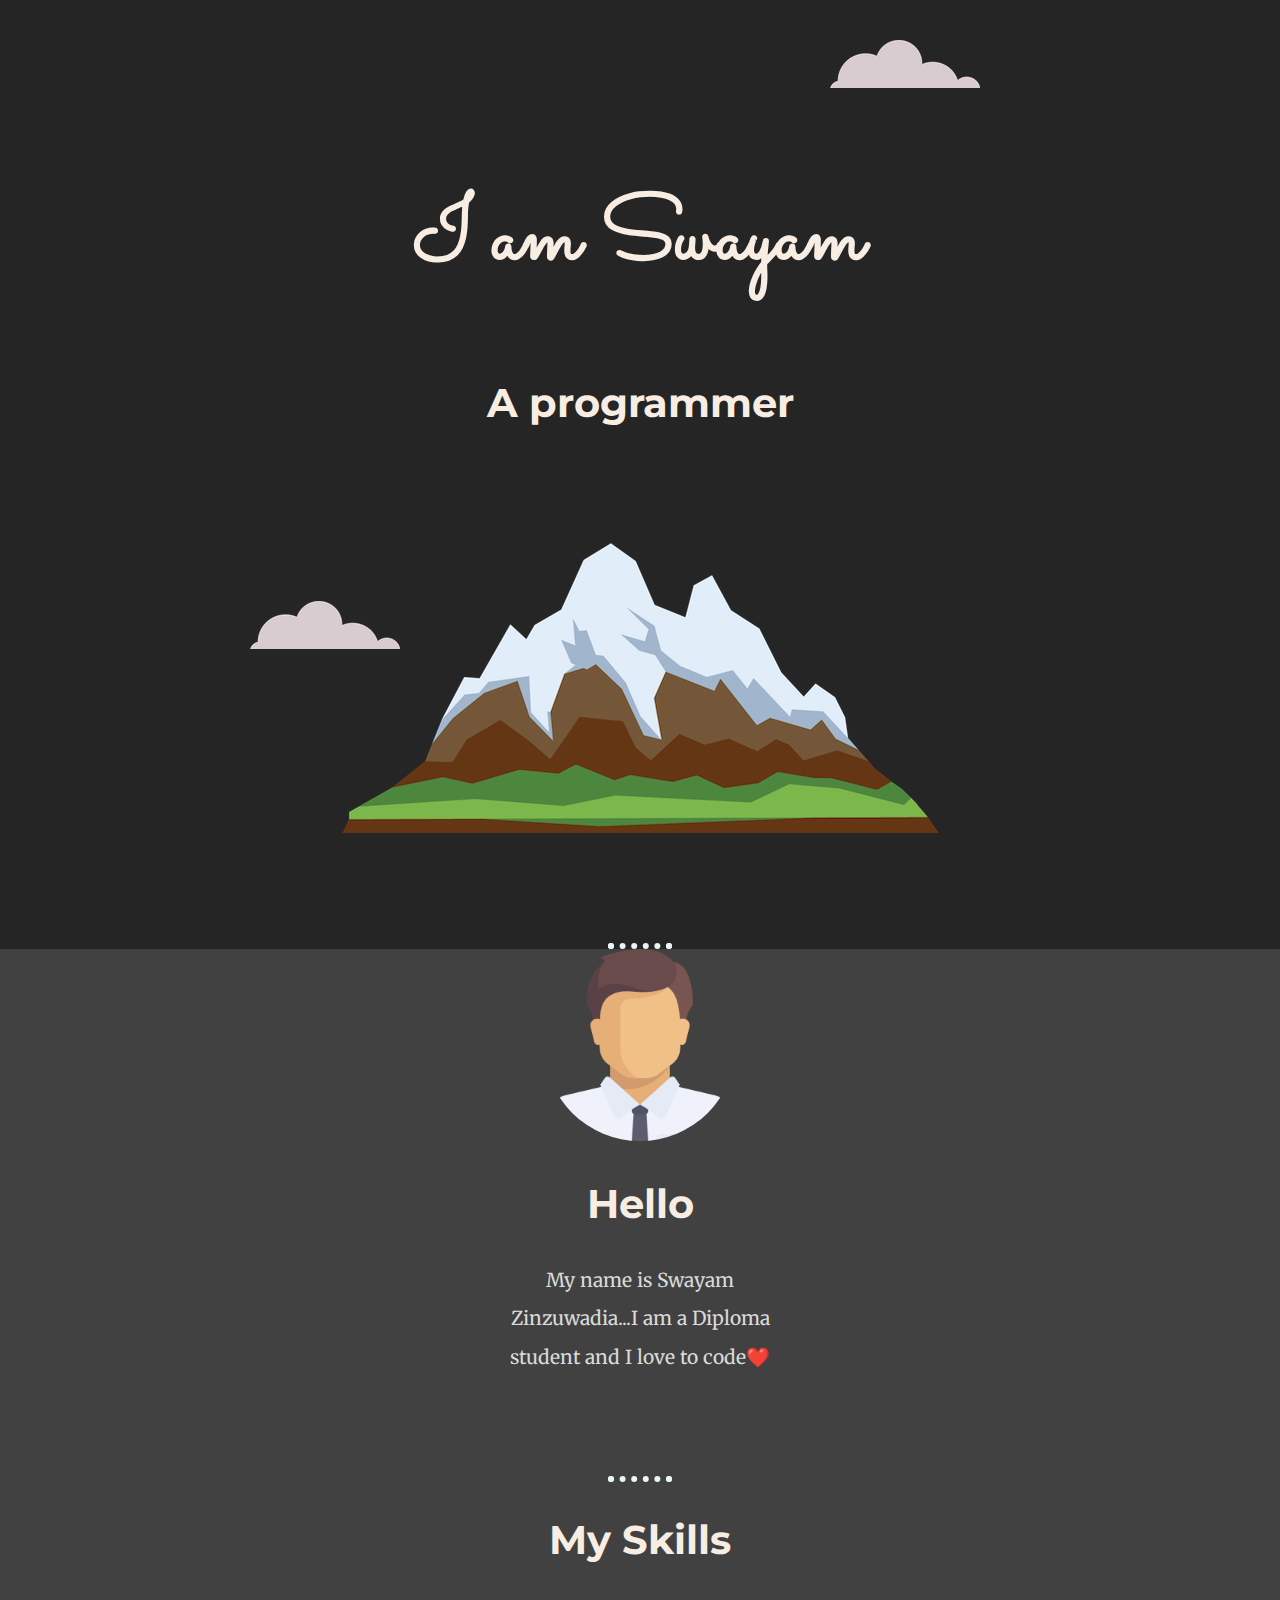
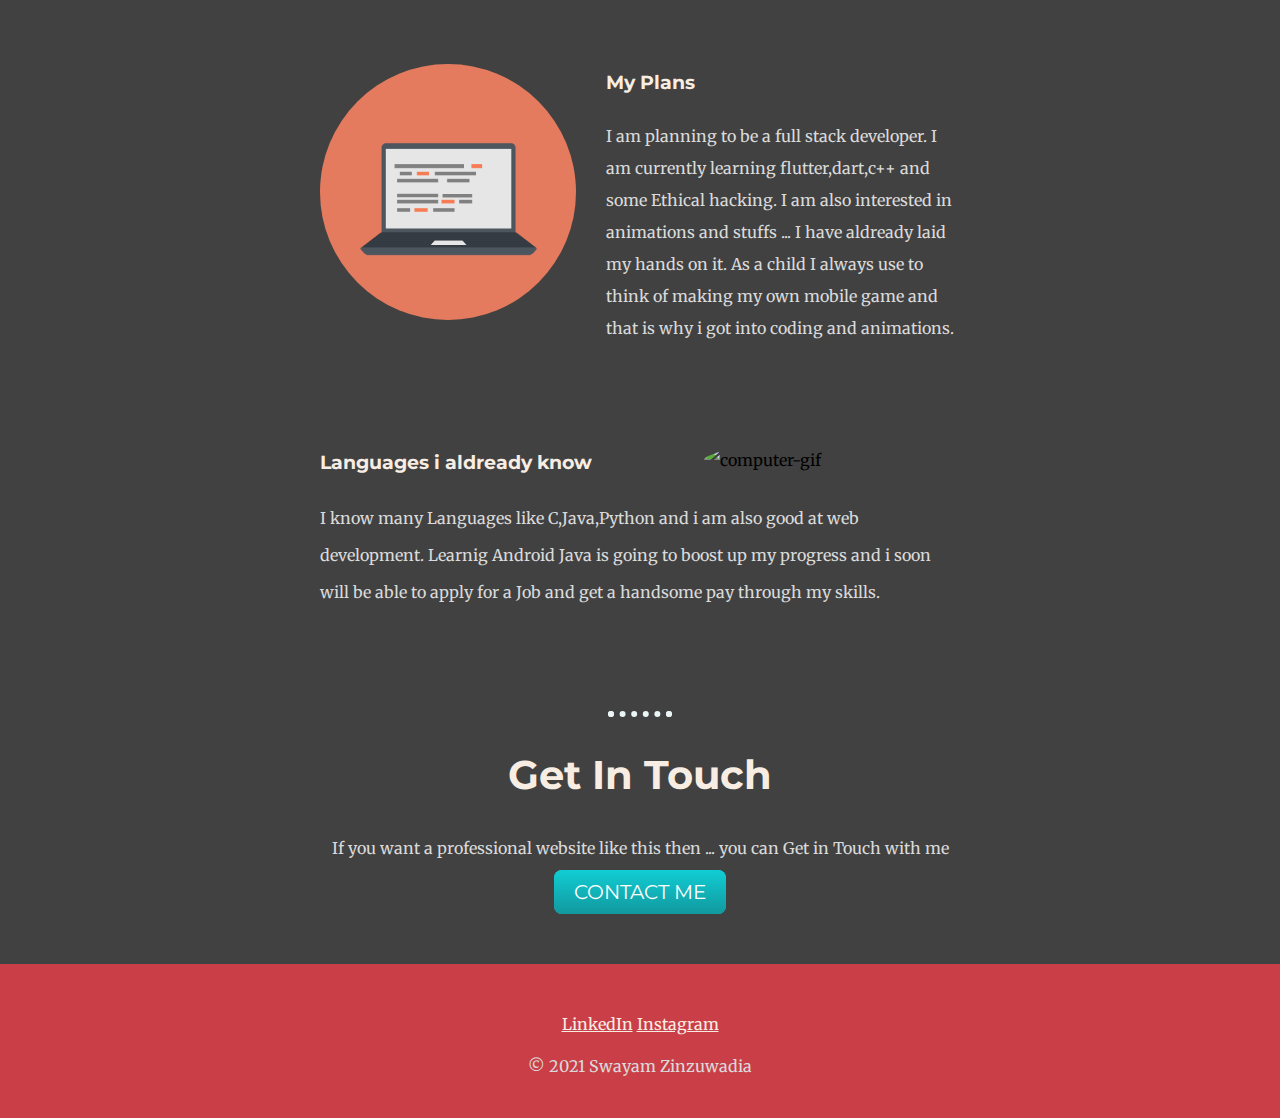
==== index.html @ 882492cf "Add files via upload" ====
<!DOCTYPE html>
<html lang="en">
<head>
    <meta charset="UTF-8">
    <meta http-equiv="X-UA-Compatible" content="IE=edge">
    <meta name="viewport" content="width=device-width, initial-scale=1.0">
    
    <title>Swayam</title>
    <link rel="stylesheet" href="css/styles.css">
    <link rel="icon" href="favicon.ico">
    <link rel="preconnect" href="https://fonts.googleapis.com">
    <link rel="preconnect" href="https://fonts.gstatic.com" crossorigin>
    <link href="https://fonts.googleapis.com/css2?family=Merriweather&family=Montserrat:wght@500&family=Sacramento&display=swap" rel="stylesheet">
    
    
</head>

<body>
    
    <div class="top-container">
        <img class="top-cloud" src="/CSS - My Site Images/cloud.png" alt="cloud">
        <h1>I am Swayam</h1>
        <h2 class="programmer">A <span class="pro">pro</span>grammer</h2>
        <img class="bottom-cloud" src="/CSS - My Site Images/cloud.png" alt="cloud">
        <img clss="mountain-img" src="/CSS - My Site Images/mountain.png" alt="mountain">
        <!-- <img clss="mountain2-img" src="/CSS - My Site Images/goals.png" alt="mountain2"> -->
        <hr>    
      </div>
    
    


    

    <div class="middle-container">
        <div class="profile">

          <img class="boss-img" src="/CSS - My Site Images/boss.png" alt="boss-img">
          <h2>Hello</h2>
          <p class="intro">My name is Swayam Zinzuwadia...I am a Diploma student and I love to code❤️<p>
        </div>
        <hr>
        <div class="skills">
          <h2>My Skills</h2>
          <div class="skill-row">
            <img class="computer-img" src="/CSS - My Site Images/computer.png" alt="computer-gif">
            <h3>My Plans</h3>
            <p class="skill1-p">I am planning to be a full stack developer. I am currently learning flutter,dart,c++ and some Ethical hacking.
                I am also interested in animations and stuffs ... I have aldready laid my hands on it. As a child 
                I always use to think of making my own mobile game and that is why i got into coding and animations.<p>
          </div>
          
          <div class="skill-row">
            <img class="computer-gif" src="https://media1.giphy.com/media/u1WhXLjwgcXpHJBMRM/giphy.gif?cid=ecf05e47a3zuicx64925wfmafxecu3btpbhstbal89zg5rgw&rid=giphy.gif&ct=g" alt="computer-gif">
            <h3>Languages i aldready know</h3>
            <p class="skill2-p">I know many Languages like C,Java,Python and i am also good at web development.
                Learnig Android Java is going to boost up my progress and 
                i soon will be able to apply for a 
                Job and get a handsome pay through my skills. </p>
          </div>
        </div>
        <hr class="bottom-hr">
        
      
      
        
        <div class="contact-me">
          <h2 class="get-in-touch">Get In Touch</h2>
          <p>If you want a professional website like this then ... you can Get in Touch with me</p>
          <a class="btn" href="mailto:swayamzinzuwadia@gmail.com">CONTACT ME</a><br><br><br><br>
        </div>
        <div class="bottom-container">
        <div class="footer">
        <a class="footer-link" href="https://www.linkedin.com/in/swayam-zinzuwadia-25999a213/">LinkedIn</a>
        <a class="footer-link" href="https://www.instagram.com/swayam163/">Instagram</a>
        <!-- <a class="footer-link" href="https://www.appbrewery.co/">Website</a> -->
        <p class="copyright">© 2021 Swayam Zinzuwadia</p>
        </div>
    </div>
      
    
    
    
  </body>
</html>
---- css/styles.css ----
body{
    height: 100%;
    margin: 0;
    text-align: center;
    font-family: 'Merriweather', serif;
}
a{
    color: #F8EDE3;
}

p{
    line-height: 2  ;
    color: #DADADA;
}
h1{
    font-size: 5.625rem;
    margin: 50px auto 0 auto;
    font-family: 'Sacramento', cursive;
    color: #F8EDE3;
}

h2
{
    font-size: 2.5rem;
    font-family: 'Montserrat', sans-serif;
    color: #F8EDE3;
    font-weight: bolder;
}

h3{
    
    font-family: 'Montserrat', sans-serif;
    color: #F8EDE3;
    font-weight: bolder;
}
hr{
    border: dotted #eaf6f6 6px;
    border-bottom: none;
    width: 4%;
    margin: 100px auto 0px;
    
    
    
}








.top-container{
    background-color: #252525;
    margin-top: 0;
    margin-bottom: 0;
    padding-top: 100px;
    position: relative;
    line-height: 2;
    width: auto;
}
.middle-container{
    /* margin: 1px; */
    background-color: #414141;
}

.bottom-container{
    background-color: #CA3E47;
    width: 100%;
}










.contact-me{
    margin: 0px;
}
.skill-row{
    width: 50%;
    margin: 100px auto;
    text-align: left;
    line-height: 2;
}
.intro{
    width: 300px;
    font-size: larger;
    text-align: center;
    margin: auto;
}
.mountain-img{
    width: 100%;
}
.profile{
    width:50%;
    margin: 0px auto ;
}
.boss-img{
    width: 30%;
    
    
    border-radius: 50%;
}
.computer-img{
    width: 40%;
    border-radius: 50%;
    float: left;
    margin-right: 30px;
}
.computer-gif{
    width: 40%;
    border-radius: 50%;
    float:right;
    margin-left: 30px;
}
/* .pro{
    text-decoration: underline;
} */
.bottom-cloud{
    position: absolute;
    bottom: 300px;
    left: 250px;
}
.top-cloud{
    position: absolute;
    right: 300px;
    top: 40px;
}



.skill1-p{
    line-height: 2;
    /* clear: left; */
    text-align: left;
}

.skill2-p{
    line-height: 2.3;
    /* clear: right;
    line height: 2.8; */
}

.programmer{
    font-size: 2.5r em;
}


.btn {
    background: #11CDD4;
    background-image: -webkit-linear-gradient(top, #11CDD4, #11999e);
    background-image: -moz-linear-gradient(top, #11CDD4, #11999e);
    background-image: -ms-linear-gradient(top, #11CDD4, #11999e);
    background-image: -o-linear-gradient(top, #11CDD4, #11999e);
    background-image: linear-gradient(to bottom, #11CDD4, #11999e);
    -webkit-border-radius: 8;
    -moz-border-radius: 8;
    border-radius: 8px;
    font-family: 'Montserrat', sans-serif;
    color: #ffffff;
    font-size: 20px;
    padding: 10px 20px 10px 20px;
    text-decoration: none;
  }
  
  .btn:hover {
    background: #30e3cb;
    background-image: -webkit-linear-gradient(top, #30e3cb, #2bc4ad);
    background-image: -moz-linear-gradient(top, #30e3cb, #2bc4ad);
    background-image: -ms-linear-gradient(top, #30e3cb, #2bc4ad);
    background-image: -o-linear-gradient(top, #30e3cb, #2bc4ad);
    background-image: linear-gradient(to bottom, #30e3cb, #2bc4ad);
    text-decoration: none;
  }


  .footer{
      /* background-color: #66BFBF; */
        padding: 50px 0 20px;
  
    }
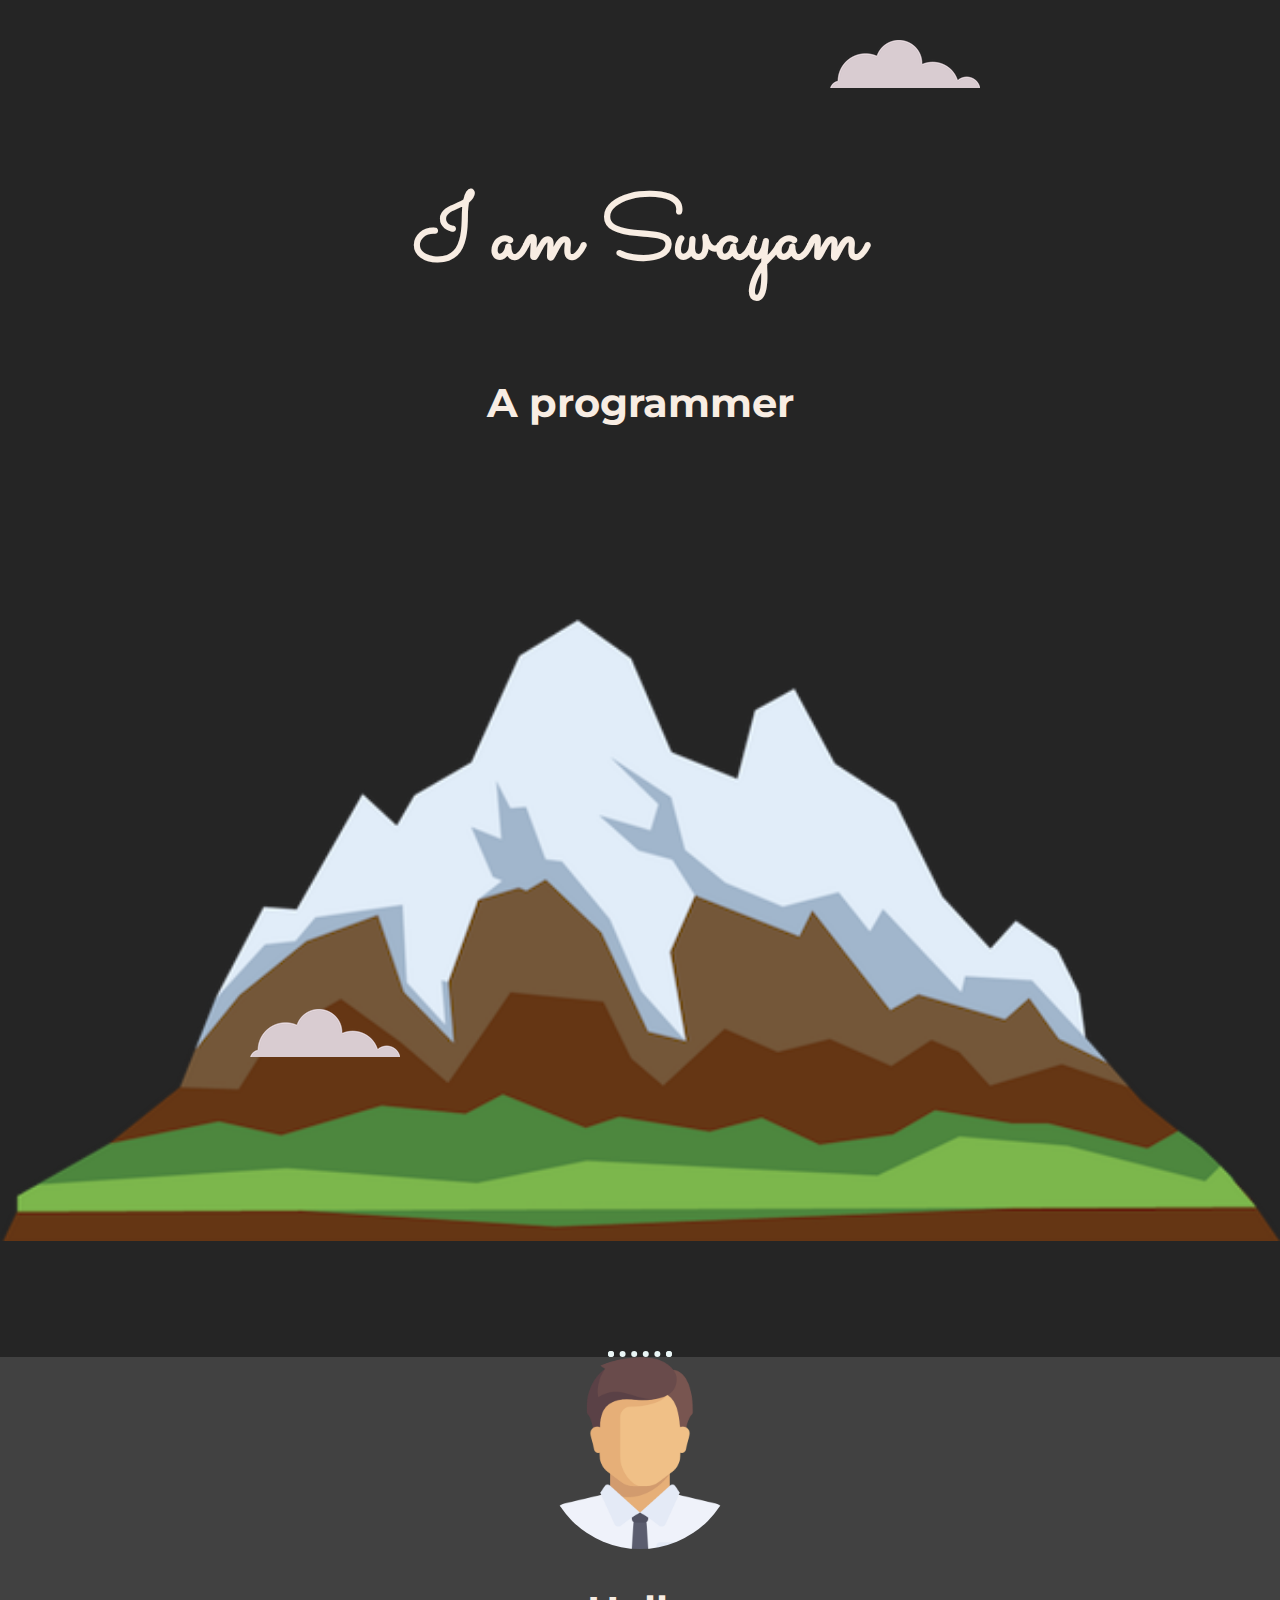
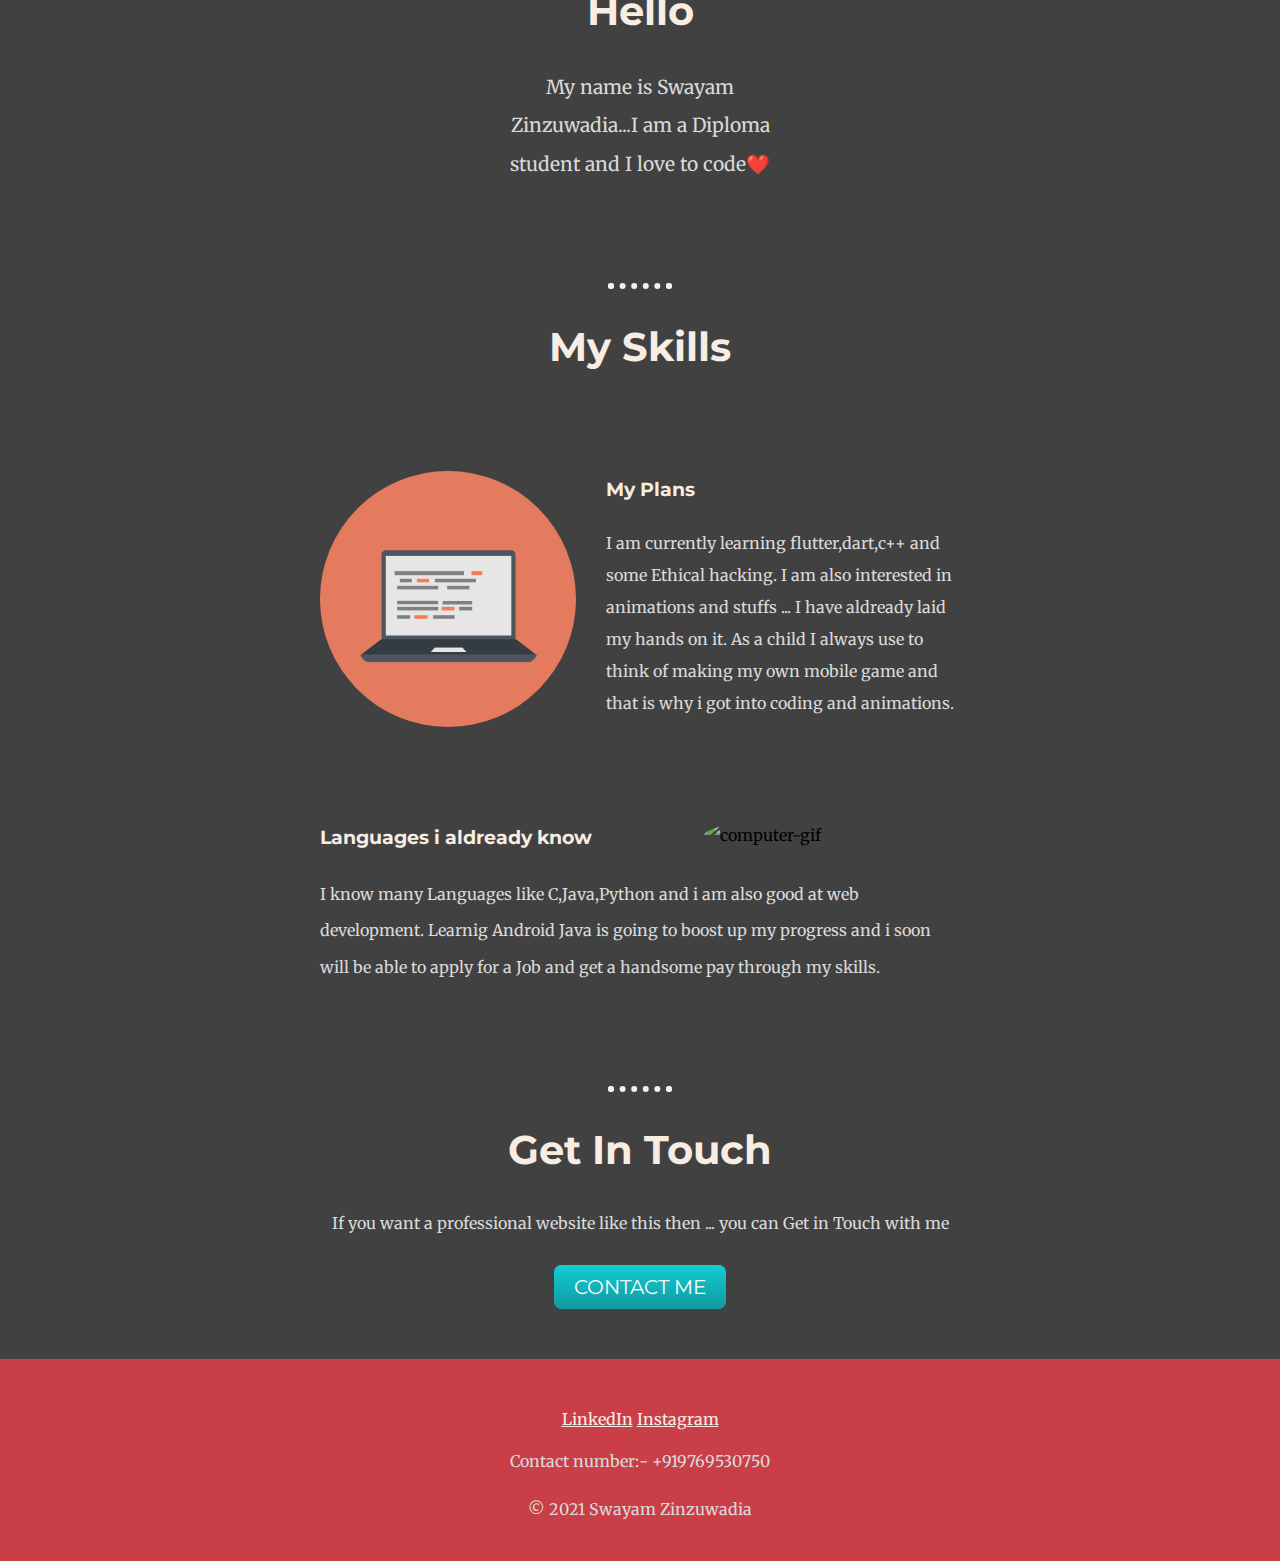
==== commit 9a02ee78: "Add files via upload" ====
--- a/index.html
+++ b/index.html
@@ -18,12 +18,13 @@
 <body>
     
     <div class="top-container">
-        <img class="top-cloud" src="/CSS - My Site Images/cloud.png" alt="cloud">
+        <img class="top-cloud" src="CSS - My Site Images/cloud.png" alt="cloud">
         <h1>I am Swayam</h1>
         <h2 class="programmer">A <span class="pro">pro</span>grammer</h2>
-        <img class="bottom-cloud" src="/CSS - My Site Images/cloud.png" alt="cloud">
-        <img clss="mountain-img" src="/CSS - My Site Images/mountain.png" alt="mountain">
-        <!-- <img clss="mountain2-img" src="/CSS - My Site Images/goals.png" alt="mountain2"> -->
+        <img class="bottom-cloud" src="CSS - My Site Images/cloud.png" alt="cloud">
+        <div >
+        <img class="mountain-img" src="CSS - My Site Images/mountain.png" alt="mountain">
+      </div>
         <hr>    
       </div>
     
@@ -35,7 +36,7 @@
     <div class="middle-container">
         <div class="profile">
 
-          <img class="boss-img" src="/CSS - My Site Images/boss.png" alt="boss-img">
+          <img class="boss-img" src="CSS - My Site Images/boss.png" alt="boss-img">
           <h2>Hello</h2>
           <p class="intro">My name is Swayam Zinzuwadia...I am a Diploma student and I love to code❤️<p>
         </div>
@@ -43,9 +44,9 @@
         <div class="skills">
           <h2>My Skills</h2>
           <div class="skill-row">
-            <img class="computer-img" src="/CSS - My Site Images/computer.png" alt="computer-gif">
+            <img class="computer-img" src="CSS - My Site Images/computer.png" alt="computer-gif">
             <h3>My Plans</h3>
-            <p class="skill1-p">I am planning to be a full stack developer. I am currently learning flutter,dart,c++ and some Ethical hacking.
+            <p class="skill1-p">I am currently learning flutter,dart,c++ and some Ethical hacking.
                 I am also interested in animations and stuffs ... I have aldready laid my hands on it. As a child 
                 I always use to think of making my own mobile game and that is why i got into coding and animations.<p>
           </div>
@@ -66,7 +67,7 @@
         
         <div class="contact-me">
           <h2 class="get-in-touch">Get In Touch</h2>
-          <p>If you want a professional website like this then ... you can Get in Touch with me</p>
+          <p>If you want a professional website like this then ... you can Get in Touch with me</p><br>
           <a class="btn" href="mailto:swayamzinzuwadia@gmail.com">CONTACT ME</a><br><br><br><br>
         </div>
         <div class="bottom-container">
@@ -74,6 +75,8 @@
         <a class="footer-link" href="https://www.linkedin.com/in/swayam-zinzuwadia-25999a213/">LinkedIn</a>
         <a class="footer-link" href="https://www.instagram.com/swayam163/">Instagram</a>
         <!-- <a class="footer-link" href="https://www.appbrewery.co/">Website</a> -->
+        
+        <p>Contact number:- +919769530750</p>
         <p class="copyright">© 2021 Swayam Zinzuwadia</p>
         </div>
     </div>
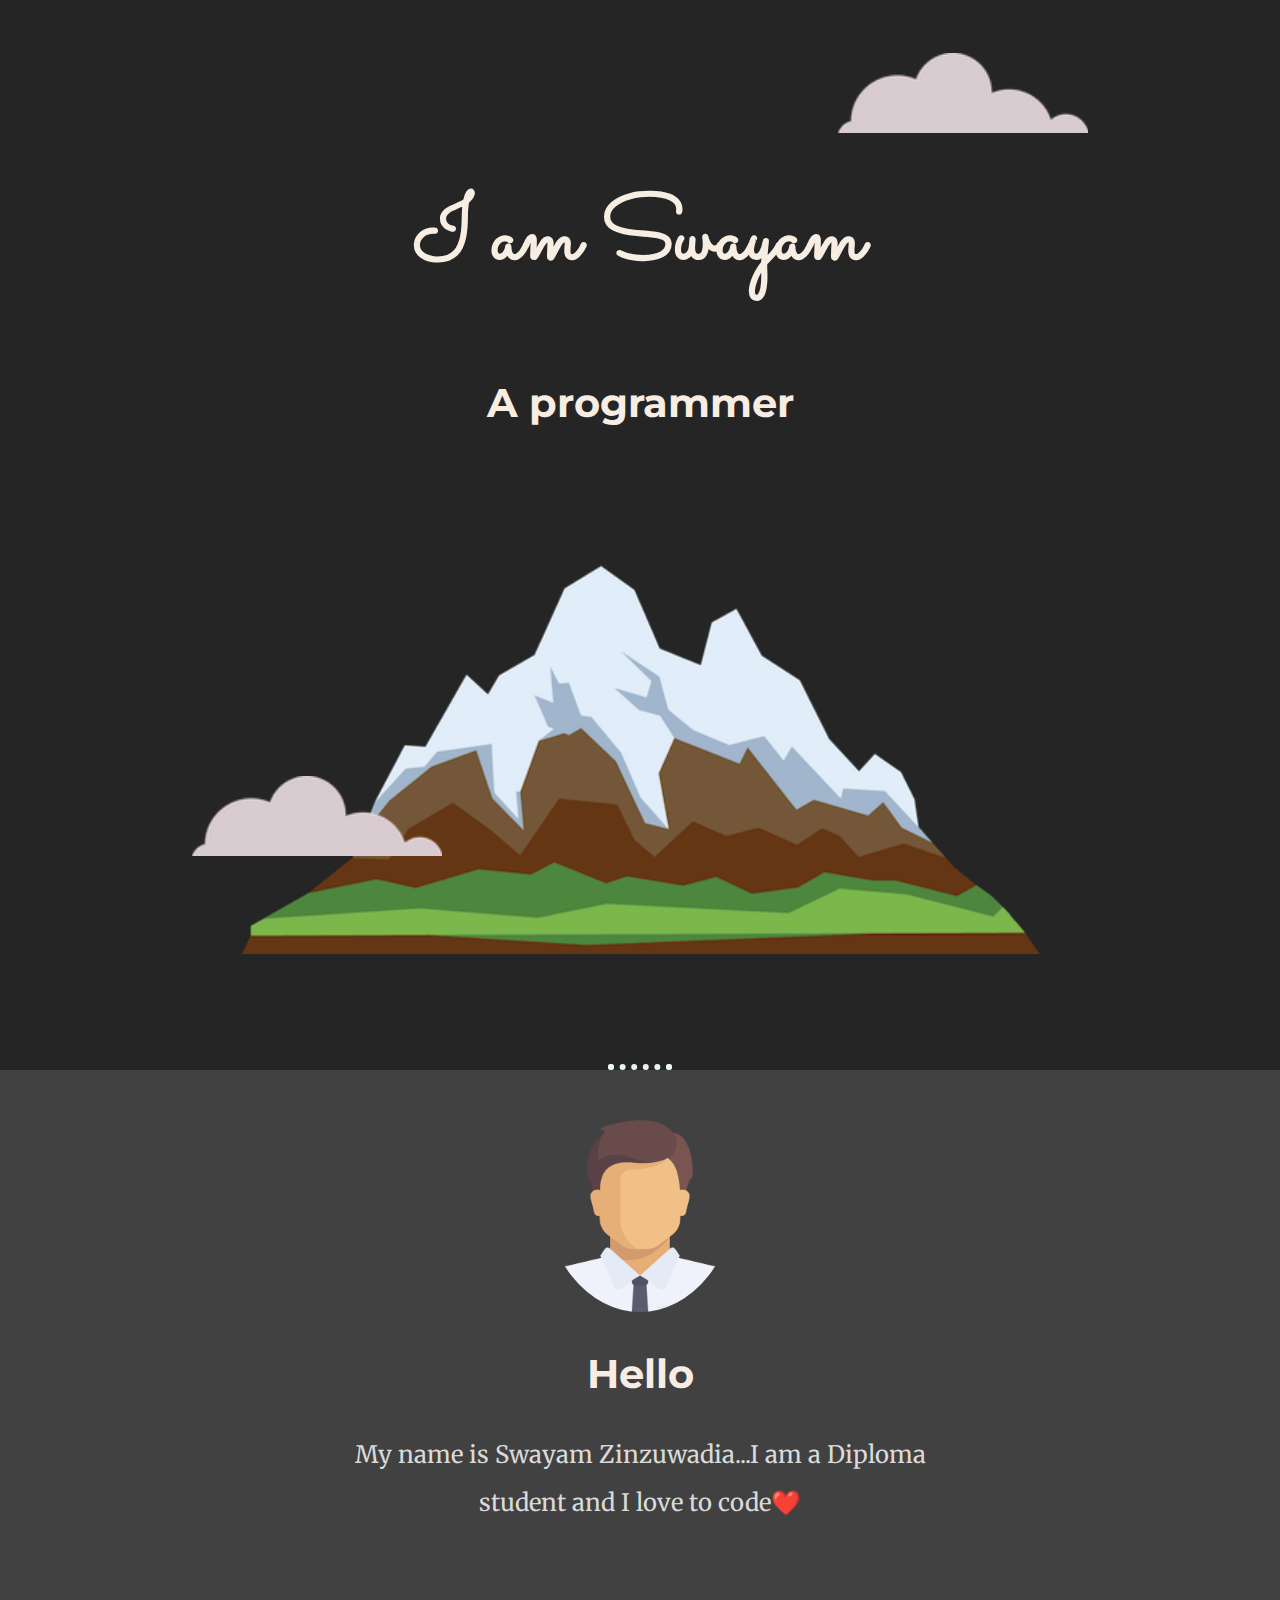
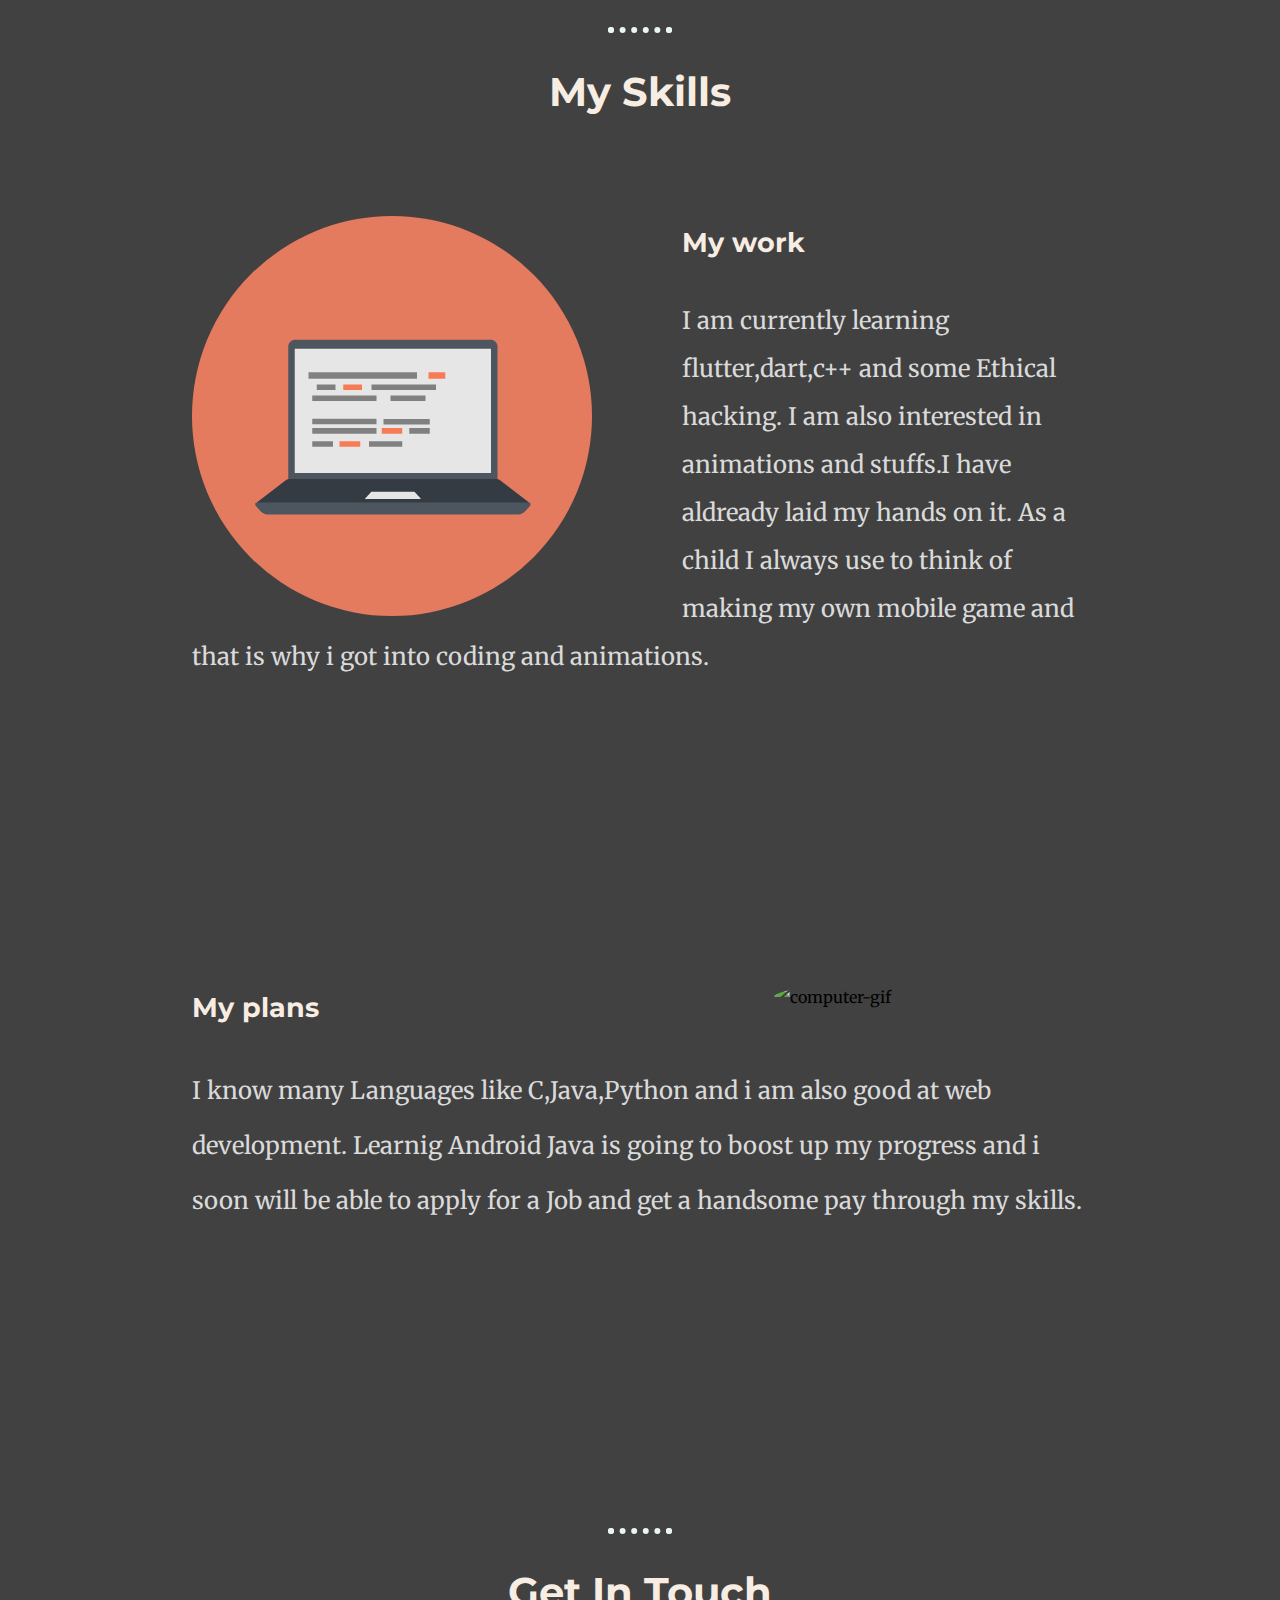
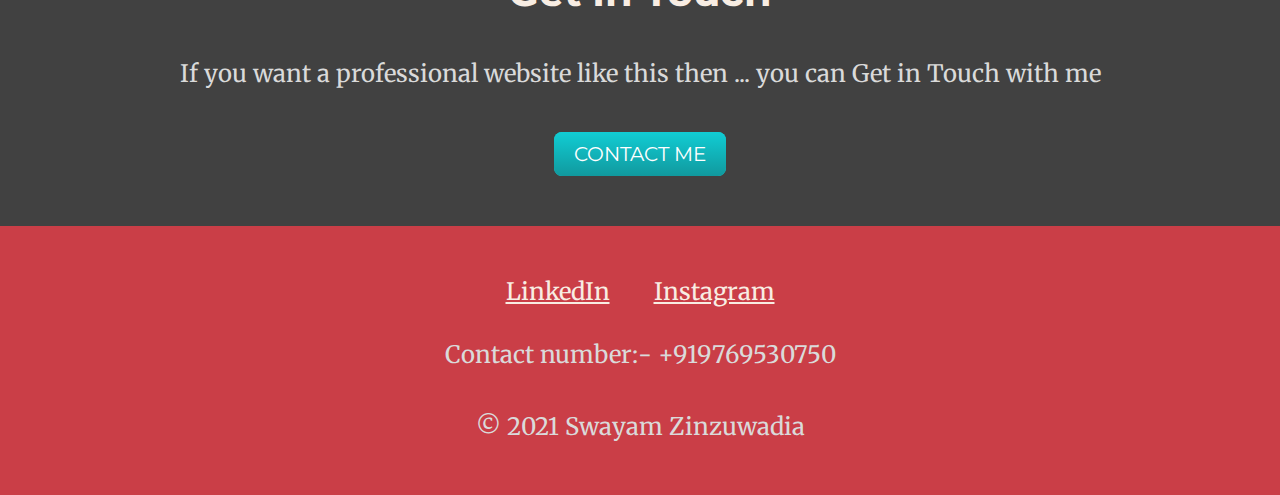
==== commit cc8c1bc8: "Add files via upload" ====
--- a/index.html
+++ b/index.html
@@ -22,10 +22,10 @@
         <h1>I am Swayam</h1>
         <h2 class="programmer">A <span class="pro">pro</span>grammer</h2>
         <img class="bottom-cloud" src="CSS - My Site Images/cloud.png" alt="cloud">
-        <div >
+        
         <img class="mountain-img" src="CSS - My Site Images/mountain.png" alt="mountain">
-      </div>
-        <hr>    
+      
+        <hr class="front-hr">    
       </div>
     
     
@@ -44,16 +44,16 @@
         <div class="skills">
           <h2>My Skills</h2>
           <div class="skill-row">
-            <img class="computer-img" src="CSS - My Site Images/computer.png" alt="computer-gif">
-            <h3>My Plans</h3>
+            <img class="computer-img" src="CSS - My Site Images/computer.png" alt="computer-img">
+              <h3>My work</h3>
             <p class="skill1-p">I am currently learning flutter,dart,c++ and some Ethical hacking.
-                I am also interested in animations and stuffs ... I have aldready laid my hands on it. As a child 
+                I am also interested in animations and stuffs.I have aldready laid my hands on it. As a child 
                 I always use to think of making my own mobile game and that is why i got into coding and animations.<p>
           </div>
           
           <div class="skill-row">
-            <img class="computer-gif" src="https://media1.giphy.com/media/u1WhXLjwgcXpHJBMRM/giphy.gif?cid=ecf05e47a3zuicx64925wfmafxecu3btpbhstbal89zg5rgw&rid=giphy.gif&ct=g" alt="computer-gif">
-            <h3>Languages i aldready know</h3>
+           <img class="computer-gif" src="https://media1.giphy.com/media/u1WhXLjwgcXpHJBMRM/giphy.gif?cid=ecf05e47a3zuicx64925wfmafxecu3btpbhstbal89zg5rgw&rid=giphy.gif&ct=g" alt="computer-gif">
+            <h3>My plans</h3>
             <p class="skill2-p">I know many Languages like C,Java,Python and i am also good at web development.
                 Learnig Android Java is going to boost up my progress and 
                 i soon will be able to apply for a 
@@ -74,7 +74,7 @@
         <div class="footer">
         <a class="footer-link" href="https://www.linkedin.com/in/swayam-zinzuwadia-25999a213/">LinkedIn</a>
         <a class="footer-link" href="https://www.instagram.com/swayam163/">Instagram</a>
-        <!-- <a class="footer-link" href="https://www.appbrewery.co/">Website</a> -->
+        
         
         <p>Contact number:- +919769530750</p>
         <p class="copyright">© 2021 Swayam Zinzuwadia</p>
--- a/css/styles.css
+++ b/css/styles.css
@@ -1,14 +1,18 @@
 body{
+    width: 100%;
     height: 100%;
     margin: 0;
     text-align: center;
     font-family: 'Merriweather', serif;
 }
 a{
+    font-size: 1.5rem;
+    padding: 20px;
     color: #F8EDE3;
 }
 
 p{
+    font-size: 1.5rem;
     line-height: 2  ;
     color: #DADADA;
 }
@@ -28,7 +32,7 @@
 }
 
 h3{
-    
+    font-size: 1.7rem;
     font-family: 'Montserrat', sans-serif;
     color: #F8EDE3;
     font-weight: bolder;
@@ -38,9 +42,6 @@
     border-bottom: none;
     width: 4%;
     margin: 100px auto 0px;
-    
-    
-    
 }
 
 
@@ -82,19 +83,21 @@
     margin: 0px;
 }
 .skill-row{
-    width: 50%;
-    margin: 100px auto;
+    width: 70%;
+    margin: 100px auto 300px;
     text-align: left;
     line-height: 2;
+    padding: 60px auto;
 }
 .intro{
-    width: 300px;
-    font-size: larger;
+    width: 100%;
+    font-size: 1.5rem;
     text-align: center;
     margin: auto;
 }
 .mountain-img{
     width: 100%;
+    max-width: 800px;
 }
 .profile{
     width:50%;
@@ -102,39 +105,44 @@
 }
 .boss-img{
     width: 30%;
-    
-    
+    padding-top: 50px;
     border-radius: 50%;
 }
 .computer-img{
-    width: 40%;
-    border-radius: 50%;
+    width: auto;
+    max-width: 45%;
+    border-radius: 50%; 
     float: left;
-    margin-right: 30px;
+    margin-right: 10%;
+    min-width: 20%;
 }
 .computer-gif{
-    width: 40%;
-    border-radius: 50%;
+    width: auto;
+    max-width: 45%;
+    border-radius: 50%; 
     float:right;
-    margin-left: 30px;
-}
-/* .pro{
-    text-decoration: underline;
-} */
+    margin-left: 10%;
+    min-width: 35%;
+}
 .bottom-cloud{
+    width: 50%;
     position: absolute;
-    bottom: 300px;
-    left: 250px;
+    bottom: 20%;
+    left: 15%;
+    max-width: 250px;
 }
 .top-cloud{
+    width: 50%;
     position: absolute;
-    right: 300px;
-    top: 40px;
+    right: 15%;
+    top: 5%;
+    max-width: 250px;
 }
 
 
 
 .skill1-p{
+
     line-height: 2;
     /* clear: left; */
     text-align: left;
@@ -147,7 +155,7 @@
 }
 
 .programmer{
-    font-size: 2.5r em;
+    font-size: 2.5rem;
 }
 
 
@@ -183,4 +191,20 @@
       /* background-color: #66BFBF; */
         padding: 50px 0 20px;
   
-    }+    }
+
+
+
+
+
+
+
+/* .img-divs1{
+    width: auto;
+    margin: 100px auto;
+
+}
+
+.img-divs2{
+    width:auto
+} */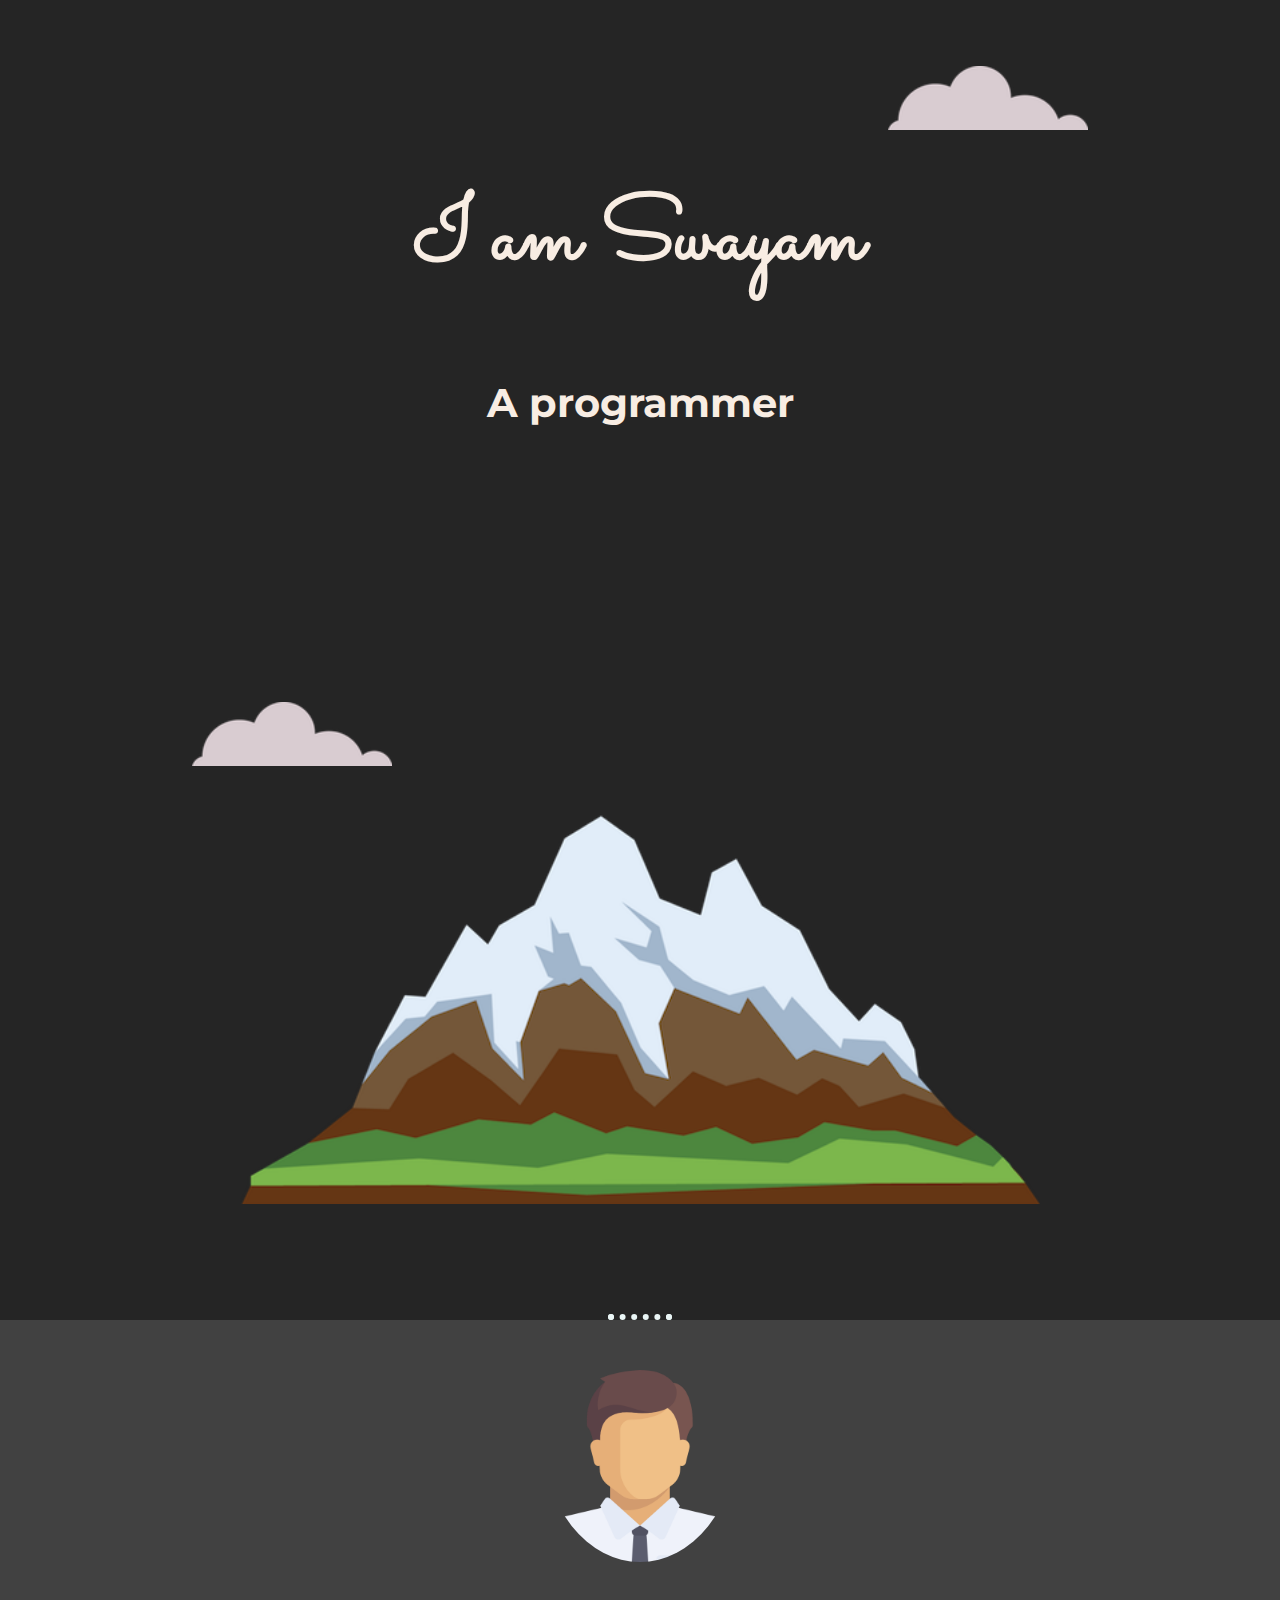
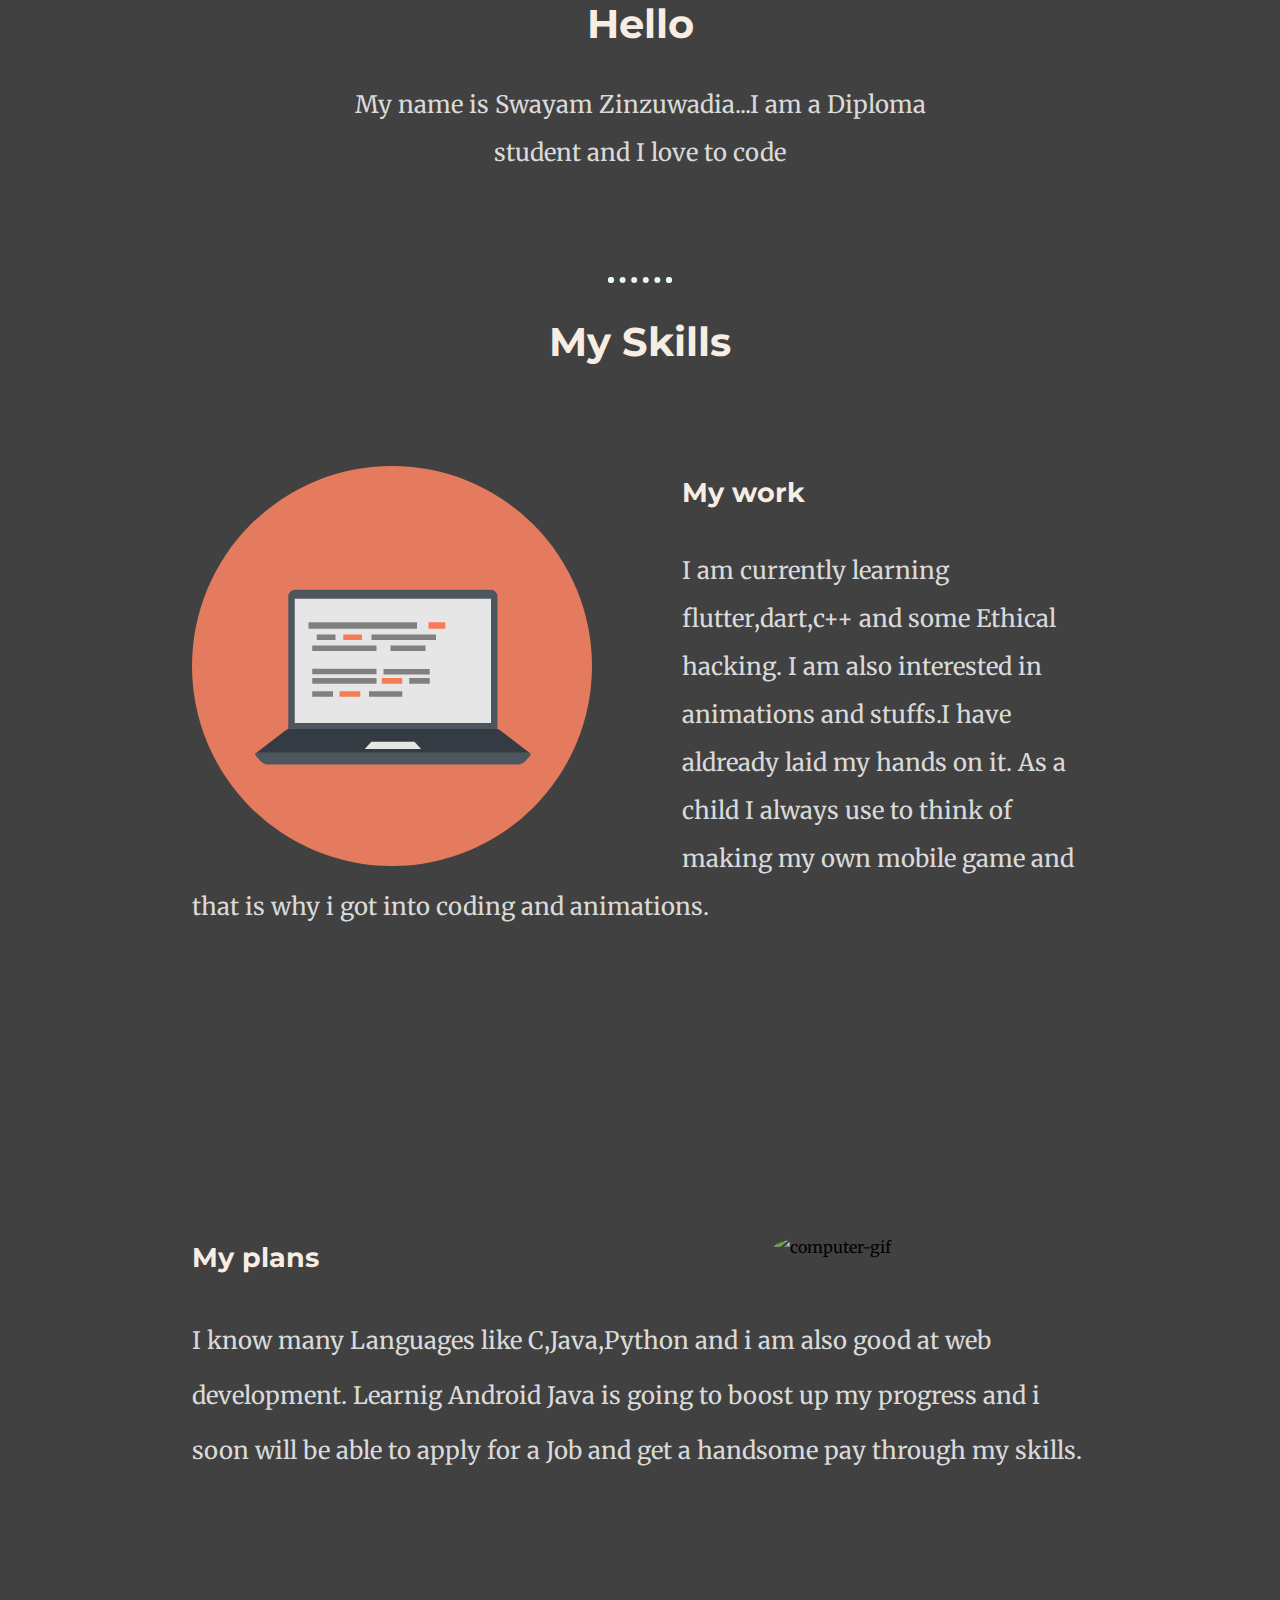
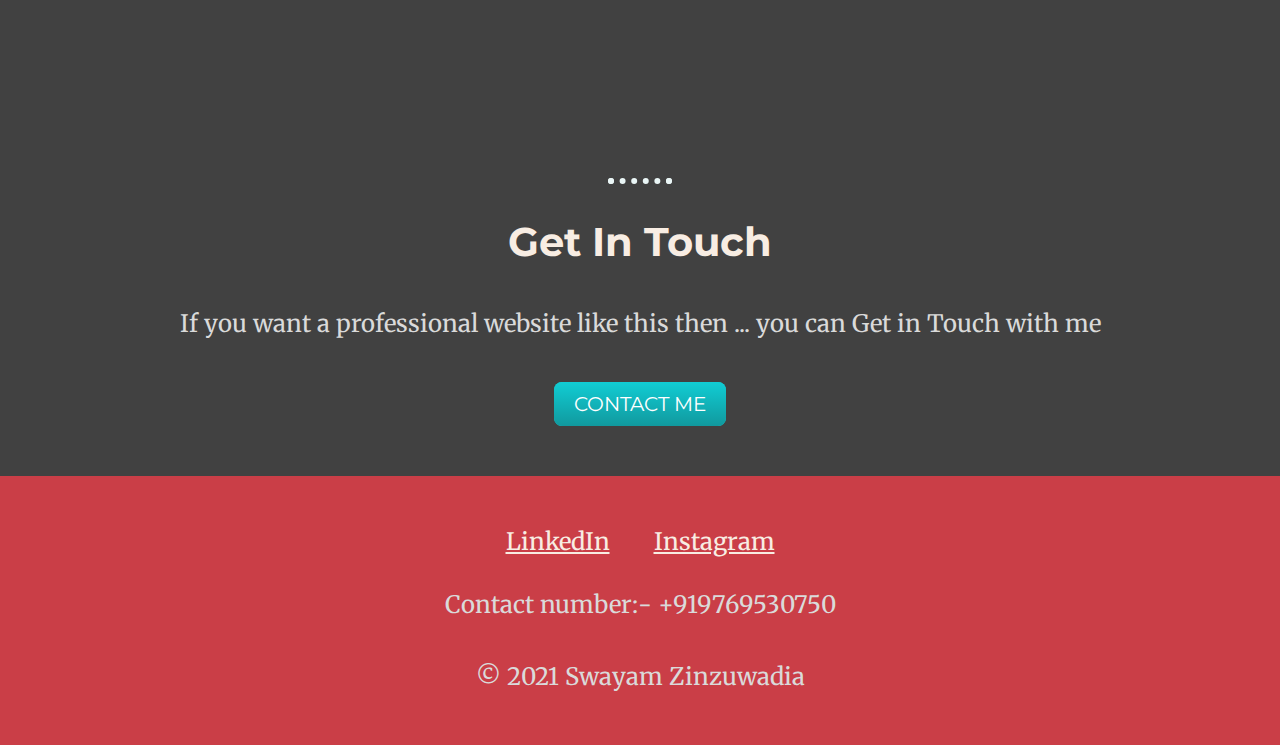
==== commit 3fbf2b31: "Update index.html" ====
--- a/index.html
+++ b/index.html
@@ -38,7 +38,7 @@
 
           <img class="boss-img" src="CSS - My Site Images/boss.png" alt="boss-img">
           <h2>Hello</h2>
-          <p class="intro">My name is Swayam Zinzuwadia...I am a Diploma student and I love to code❤️<p>
+          <p class="intro">My name is Swayam Zinzuwadia...I am a Diploma student and I love to code<p>
         </div>
         <hr>
         <div class="skills">
@@ -85,4 +85,4 @@
     
     
   </body>
-</html>+</html>
--- a/css/styles.css
+++ b/css/styles.css
@@ -96,6 +96,7 @@
     margin: auto;
 }
 .mountain-img{
+    padding-top: 250px;
     width: 100%;
     max-width: 800px;
 }
@@ -125,14 +126,14 @@
     min-width: 35%;
 }
 .bottom-cloud{
-    width: 50%;
     position: absolute;
-    bottom: 20%;
+    bottom: 42%;
     left: 15%;
+    width: 200px;
     max-width: 250px;
 }
 .top-cloud{
-    width: 50%;
+    width: 200px;
     position: absolute;
     right: 15%;
     top: 5%;
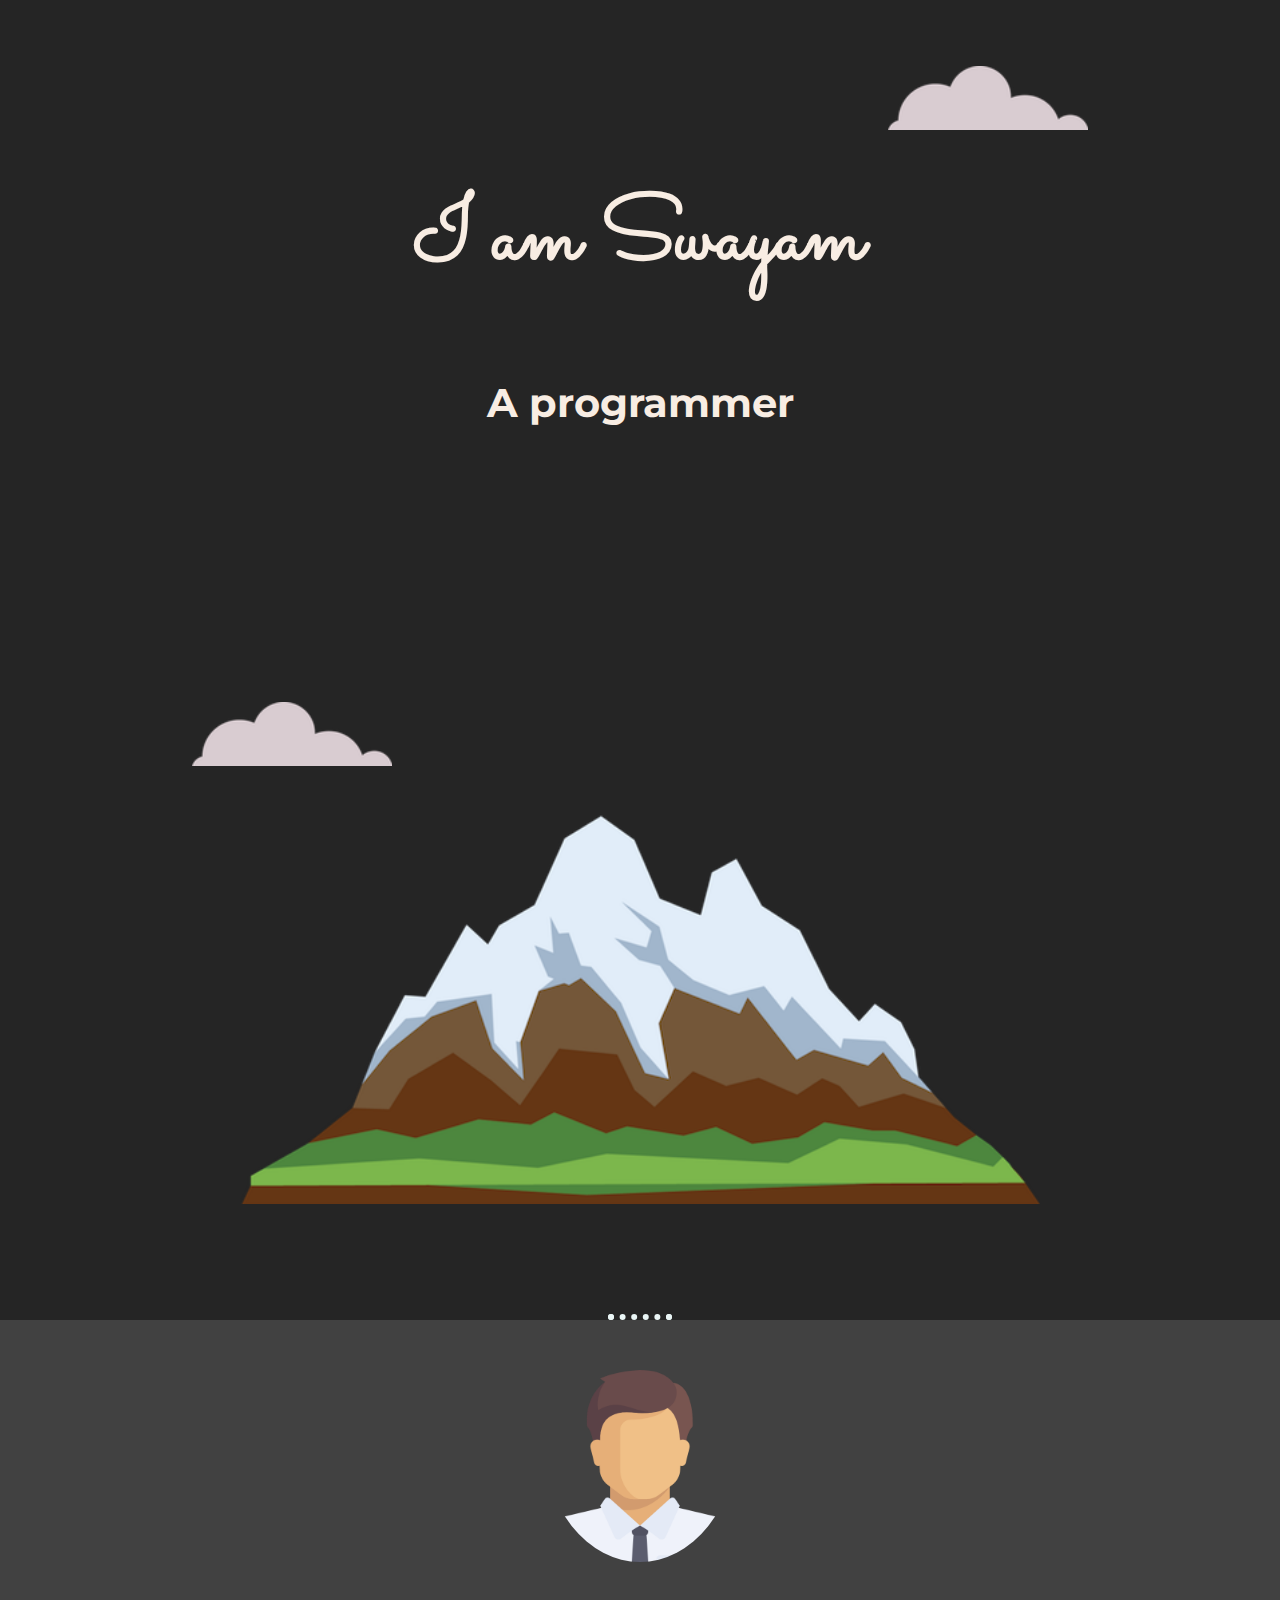
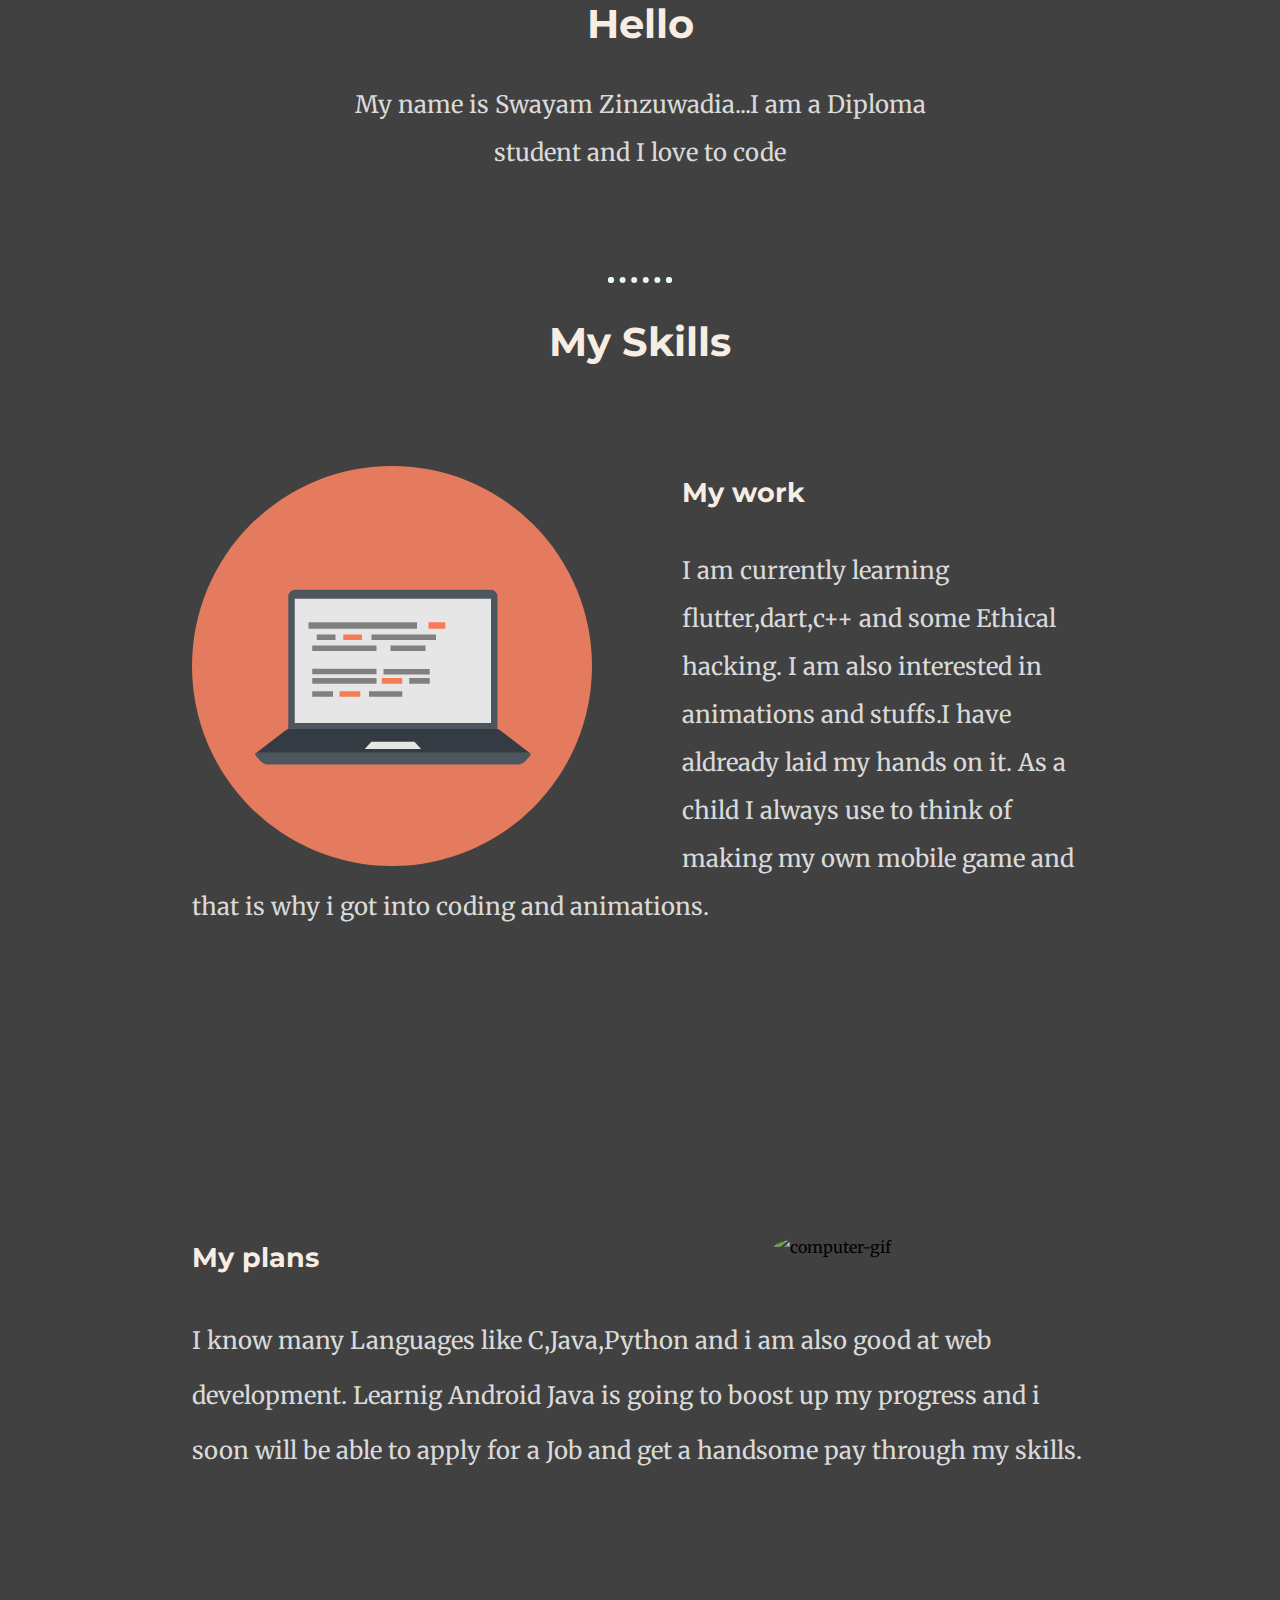
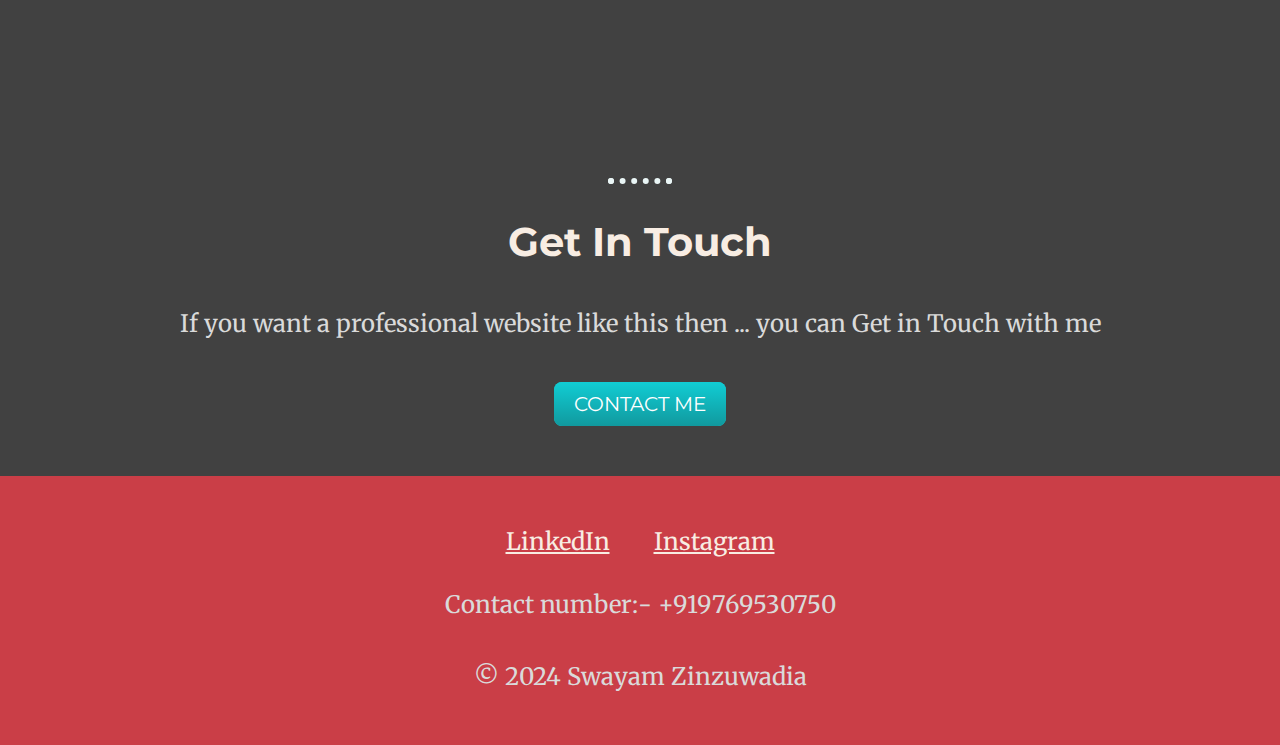
==== commit 5491be3d: "Update index.html" ====
--- a/index.html
+++ b/index.html
@@ -77,7 +77,7 @@
         
         
         <p>Contact number:- +919769530750</p>
-        <p class="copyright">© 2021 Swayam Zinzuwadia</p>
+        <p class="copyright">© 2024 Swayam Zinzuwadia</p>
         </div>
     </div>
       
